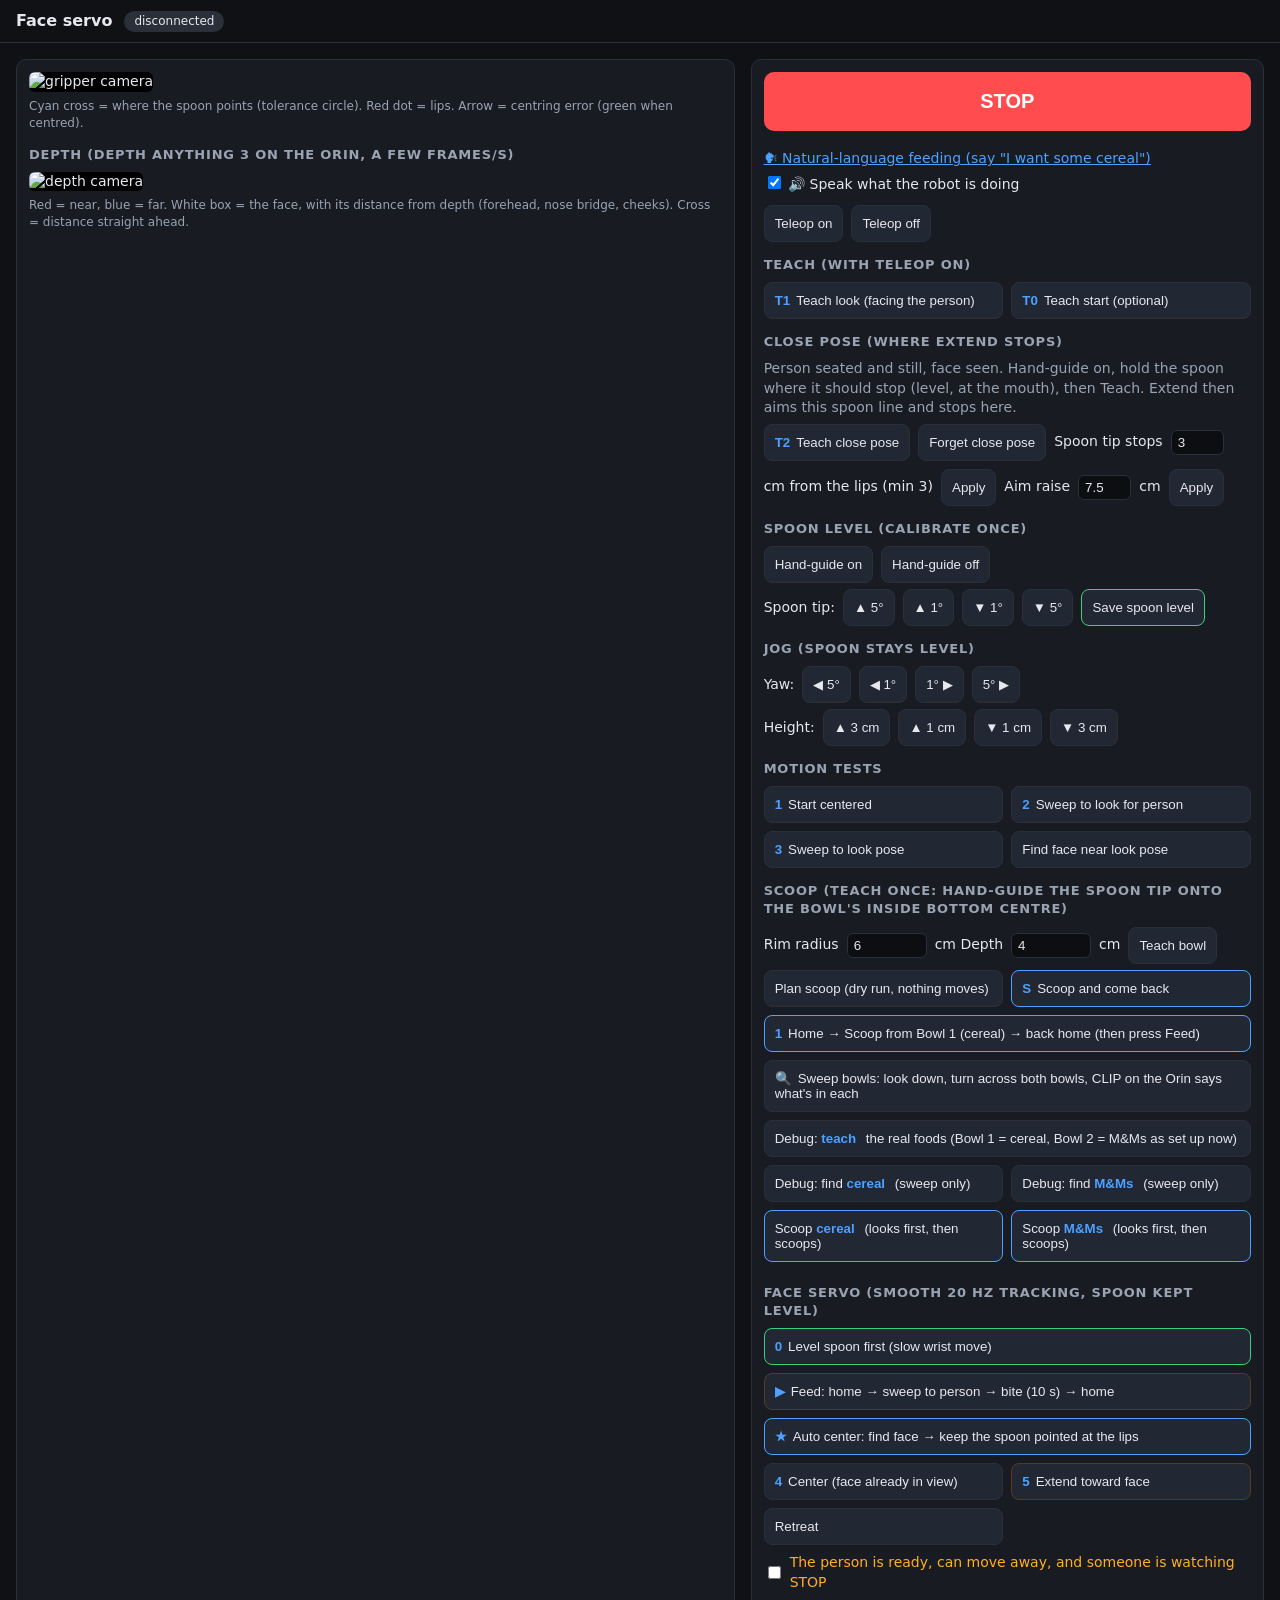
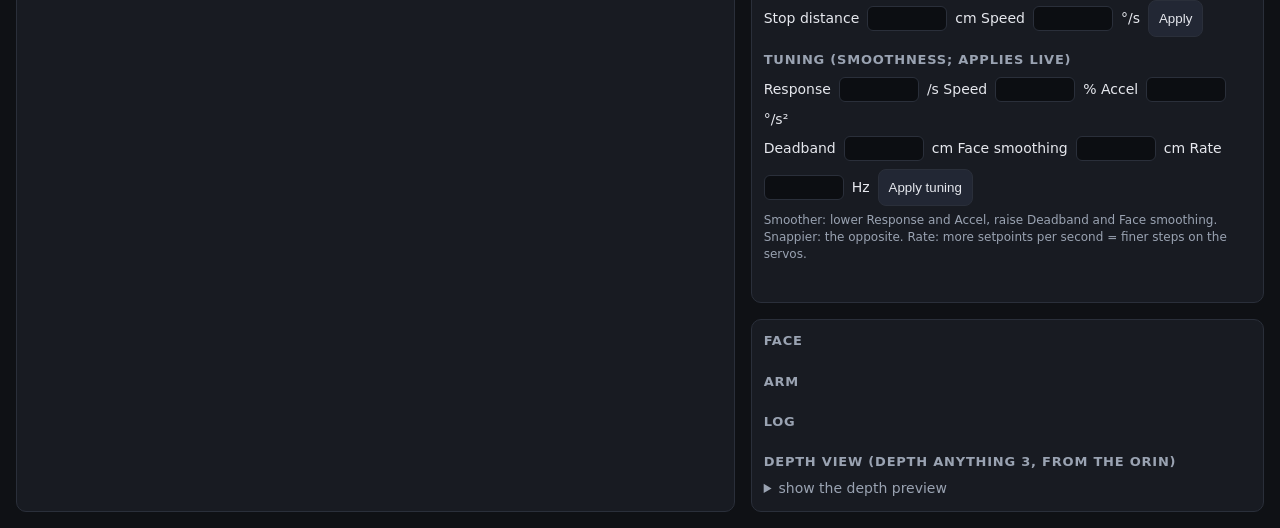
==== dashboard/static/index.html @ 76c3845c "Bowl ID: shape-based CLIP prompts (rings with holes vs smooth shiny lentils) + 'other' class for tab" ====
<!doctype html>
<html lang="en">
<head>
<meta charset="utf-8">
<meta name="viewport" content="width=device-width, initial-scale=1">
<title>Face Servo Dashboard</title>
<style>
  :root { --bg:#0f1115; --panel:#181b22; --line:#2a2f3a; --text:#e6e8ee; --dim:#9aa3b2;
          --accent:#4ea1ff; --ok:#3ccf7a; --warn:#ffb020; --bad:#ff4d4f; }
  * { box-sizing: border-box; }
  body { margin:0; background:var(--bg); color:var(--text); font:14px/1.4 -apple-system, system-ui, sans-serif; }
  header { display:flex; align-items:center; gap:12px; padding:10px 16px; border-bottom:1px solid var(--line); }
  header h1 { font-size:16px; margin:0; font-weight:600; }
  .pill { padding:2px 10px; border-radius:999px; background:var(--line); font-size:12px; }
  .pill.busy { background:var(--warn); color:#000; } .pill.done { background:var(--ok); color:#000; }
  main { display:grid; grid-template-columns: minmax(0, 1.4fr) minmax(320px, 1fr); gap:16px; padding:16px; }
  @media (max-width: 900px) { main { grid-template-columns: 1fr; } }
  .card { background:var(--panel); border:1px solid var(--line); border-radius:10px; padding:12px; }
  .video img { width:100%; border-radius:6px; background:#000; aspect-ratio: 4/3; object-fit: contain; }
  #stop { width:100%; padding:18px; font-size:20px; font-weight:700; background:var(--bad); color:#fff;
          border:0; border-radius:10px; cursor:pointer; margin-bottom:12px; }
  #stop:active { transform: scale(0.99); }
  .steps { display:grid; grid-template-columns: 1fr 1fr; gap:8px; }
  button.step { padding:10px; border-radius:8px; border:1px solid var(--line); background:#222734; color:var(--text);
                cursor:pointer; text-align:left; }
  button.step:hover { border-color:var(--accent); }
  button.step b { color:var(--accent); margin-right:6px; }
  button.step.danger { border-color:#5a3a1a; }
  button:disabled { opacity:.45; cursor:not-allowed; }
  h2 { font-size:13px; text-transform:uppercase; letter-spacing:.06em; color:var(--dim); margin:14px 0 8px; }
  table { width:100%; border-collapse:collapse; font-variant-numeric: tabular-nums; }
  td { padding:3px 0; border-bottom:1px solid var(--line); vertical-align:top; }
  td:first-child { color:var(--dim); width:44%; }
  .row { display:flex; gap:8px; align-items:center; flex-wrap:wrap; }
  input[type=number] { width:80px; background:#0c0e12; color:var(--text); border:1px solid var(--line); border-radius:6px; padding:4px 6px; }
  label.chk { display:flex; gap:6px; align-items:center; color:var(--warn); margin:8px 0; }
  #log { max-height:220px; overflow:auto; font:12px ui-monospace, monospace; }
  #log div { padding:2px 0; border-bottom:1px solid #1f232c; }
  #msg { min-height:20px; color:var(--warn); margin-top:8px; }
</style>
</head>
<body>
<header>
  <h1>Face servo</h1>
  <span id="mode" class="pill">connecting…</span>
  <span id="reason" style="color:var(--dim)"></span>
  <span style="margin-left:auto;color:var(--dim)" id="fps"></span>
</header>
<main>
  <section class="card video">
    <img id="cam" alt="gripper camera">
    <div style="color:var(--dim);font-size:12px;margin-top:6px">
      Cyan cross = where the spoon points (tolerance circle). Red dot = lips. Arrow = centring error (green when centred).
    </div>
    <h2>Depth (Depth Anything 3 on the Orin, a few frames/s)</h2>
    <img id="depthcam" alt="depth camera" style="width:100%;border-radius:6px;background:#000;aspect-ratio:4/3;object-fit:contain">
    <div style="color:var(--dim);font-size:12px;margin-top:6px">
      Red = near, blue = far. White box = the face, with its distance from depth (forehead, nose bridge, cheeks).
      Cross = distance straight ahead.
    </div>
  </section>
  <section>
    <div class="card">
      <button id="stop">STOP</button>
      <a id="langlink" style="display:block;margin:6px 0 4px;color:var(--accent)" href="#">🗣 Natural-language feeding (say "I want some cereal")</a>
      <label style="display:block;margin:0 0 10px"><input type="checkbox" id="speak" checked> 🔊 Speak what the robot is doing</label>
      <div class="row" style="margin-bottom:8px">
        <button class="step" data-a="teleop_start">Teleop on</button>
        <button class="step" data-a="teleop_stop">Teleop off</button>
      </div>
      <h2>Teach (with teleop on)</h2>
      <div class="steps">
        <button class="step" data-a="teach_look"><b>T1</b>Teach look (facing the person)</button>
        <button class="step" data-a="teach_home"><b>T0</b>Teach start (optional)</button>
      </div>
      <h2>Close pose (where Extend stops)</h2>
      <div style="color:var(--dim);margin-bottom:6px">Person seated and still, face seen. Hand-guide on, hold the spoon
        where it should stop (level, at the mouth), then Teach. Extend then aims this spoon line and stops here.</div>
      <div class="row" style="margin-bottom:8px">
        <button class="step" data-a="teach_close"><b>T2</b>Teach close pose</button>
        <button class="step" data-a="forget_close">Forget close pose</button>
        Spoon tip stops <input id="closemargin" type="number" min="3" max="20" step="0.5" value="3" style="width:4em"> cm from the lips (min 3)
        <button class="step" id="applymargin">Apply</button>
        Aim raise <input id="aimraise" type="number" min="-5" max="12" step="0.5" value="7.5" style="width:4em"> cm
        <button class="step" id="applyraise">Apply</button>
      </div>
      <h2>Spoon level (calibrate once)</h2>
      <div class="row" style="margin-bottom:6px">
        <button class="step" data-a="hand_guide_on">Hand-guide on</button>
        <button class="step" data-a="hand_guide_off">Hand-guide off</button>
        <span id="lvl" style="color:var(--dim)"></span>
      </div>
      <div class="row" style="margin-bottom:6px">
        Spoon tip:
        <button class="step nudge" data-deg="5">▲ 5°</button>
        <button class="step nudge" data-deg="1">▲ 1°</button>
        <button class="step nudge" data-deg="-1">▼ 1°</button>
        <button class="step nudge" data-deg="-5">▼ 5°</button>
        <button class="step" data-a="save_level" style="border-color: var(--ok)">Save spoon level</button>
      </div>
      <h2>Jog (spoon stays level)</h2>
      <div class="row" style="margin-bottom:6px">
        Yaw:
        <button class="step jog" data-yaw="-5">◀ 5°</button>
        <button class="step jog" data-yaw="-1">◀ 1°</button>
        <button class="step jog" data-yaw="1">1° ▶</button>
        <button class="step jog" data-yaw="5">5° ▶</button>
      </div>
      <div class="row" style="margin-bottom:6px">
        Height:
        <button class="step jog" data-dz="3">▲ 3 cm</button>
        <button class="step jog" data-dz="1">▲ 1 cm</button>
        <button class="step jog" data-dz="-1">▼ 1 cm</button>
        <button class="step jog" data-dz="-3">▼ 3 cm</button>
      </div>
      <h2>Motion tests</h2>
      <div class="steps">
        <button class="step" data-a="home"><b>1</b>Start centered</button>
        <button class="step" data-a="search"><b>2</b>Sweep to look for person</button>
        <button class="step" data-a="sweep"><b>3</b>Sweep to look pose</button>
        <button class="step" data-a="find_face">Find face near look pose</button>
      </div>
      <h2>Scoop (teach once: hand-guide the spoon tip onto the bowl's inside bottom centre)</h2>
      <div class="row" style="margin-bottom:6px">
        Rim radius <input type="number" id="b_rim" value="6" step="0.5" min="3" max="10"> cm
        Depth <input type="number" id="b_depth" value="4" step="0.5" min="1" max="8"> cm
        <button class="step" id="teach_bowl">Teach bowl</button>
      </div>
      <div class="steps">
        <button class="step" data-a="plan_scoop">Plan scoop (dry run, nothing moves)</button>
        <button class="step" data-a="scoop" style="border-color: var(--accent)"><b>S</b>Scoop and come back</button>
        <button class="step" data-a="home_scoop" style="grid-column: span 2; border-color: var(--accent)"><b>1</b>Home → Scoop from Bowl 1 (cereal) → back home (then press Feed)</button>
        <button class="step" data-a="sweep_bowls" style="grid-column: span 2"><b>🔍</b>Sweep bowls: look down, turn across both bowls, CLIP on the Orin says what's in each</button>
        <button class="step" id="teach_bowls" style="grid-column: span 2">Debug: <b>teach</b> the real foods (Bowl 1 = cereal, Bowl 2 = M&amp;Ms as set up now)</button>
        <button class="step" id="find_cereal">Debug: find <b>cereal</b> (sweep only)</button>
        <button class="step" id="find_mms">Debug: find <b>M&amp;Ms</b> (sweep only)</button>
        <button class="step" id="scoop_cereal" style="border-color: var(--accent)">Scoop <b>cereal</b> (looks first, then scoops)</button>
        <button class="step" id="scoop_mms" style="border-color: var(--accent)">Scoop <b>M&amp;Ms</b> (looks first, then scoops)</button>
        <div id="bowlsinfo" style="grid-column: span 2; color:var(--dim); font-size:12px"></div>
      </div>
      <div id="scoopinfo" style="color:var(--dim);font-size:12px;margin-bottom:6px"></div>
      <h2>Face servo (smooth 20 Hz tracking, spoon kept level)</h2>
      <div class="steps">
        <button class="step" data-a="level_spoon" style="grid-column: span 2; border-color: var(--ok)"><b>0</b>Level spoon first (slow wrist move)</button>
        <button class="step danger" data-a="feed" id="feed" style="grid-column: span 2"><b>▶</b>Feed: home → sweep to person → bite (10 s) → home</button>
        <button class="step" data-a="auto_center" style="grid-column: span 2; border-color: var(--accent)"><b>★</b>Auto center: find face → keep the spoon pointed at the lips</button>
        <button class="step" data-a="center"><b>4</b>Center (face already in view)</button>
        <button class="step danger" data-a="extend" id="extend"><b>5</b>Extend toward face</button>
        <button class="step" data-a="retreat">Retreat</button>
      </div>
      <label class="chk"><input type="checkbox" id="consent"> The person is ready, can move away, and someone is watching STOP</label>
      <div class="row">
        Stop distance <input type="number" id="stopcm" min="3" step="1"> cm
        Speed <input type="number" id="speed" min="12" max="150" step="5"> °/s
        <button class="step" id="apply">Apply</button>
      </div>
      <h2>Tuning (smoothness; applies live)</h2>
      <div class="row" style="margin-bottom:6px">
        Response <input type="number" id="t_gain" step="0.1" min="0.3" max="4"> /s
        Speed <input type="number" id="t_speed" step="5" min="5" max="150"> %
        Accel <input type="number" id="t_accel" step="20" min="10" max="800"> °/s²
      </div>
      <div class="row" style="margin-bottom:6px">
        Deadband <input type="number" id="t_dead" step="0.2" min="0.2" max="4"> cm
        Face smoothing <input type="number" id="t_smooth" step="0.2" min="0.2" max="5"> cm
        Rate <input type="number" id="t_rate" step="5" min="10" max="60"> Hz
        <button class="step" id="t_apply">Apply tuning</button>
      </div>
      <div style="color:var(--dim);font-size:12px">Smoother: lower Response and Accel, raise Deadband and Face smoothing.
        Snappier: the opposite. Rate: more setpoints per second = finer steps on the servos.</div>
      <div id="msg"></div>
    </div>
    <div class="card" style="margin-top:16px">
      <h2 style="margin-top:0">Face</h2><table id="face"></table>
      <h2>Arm</h2><table id="arm"></table>
      <h2>Log</h2><div id="log"></div>
      <h2>Depth view (Depth Anything 3, from the Orin)</h2>
      <details><summary style="cursor:pointer;color:var(--dim)">show the depth preview</summary>
        <iframe src="http://localhost:8766" style="width:100%;height:520px;border:1px solid var(--line);border-radius:6px;margin-top:8px;background:#000"></iframe>
        <div style="color:var(--dim);font-size:12px">The module's own page, tunnelled over the cable by run_mac.sh (port 8766).</div>
      </details>
    </div>
  </section>
</main>
<script>
const token = new URLSearchParams(location.search).get("token") || "";
document.getElementById("langlink").href = "/language.html?token=" + encodeURIComponent(token);
document.getElementById("cam").src = "/stream.mjpg?token=" + encodeURIComponent(token);
document.getElementById("depthcam").src = "/depth.mjpg?token=" + encodeURIComponent(token);
const $ = id => document.getElementById(id);
let paramsLoaded = false;

async function cmd(action, extra = {}) {
  $("msg").textContent = "";
  try {
    const r = await fetch("/api/cmd", { method: "POST", headers: { "Content-Type": "application/json", "X-Token": token },
                                        body: JSON.stringify({ action, ...extra }) });
    const j = await r.json();
    if (!j.ok) $("msg").textContent = j.error || "failed";
  } catch (e) { $("msg").textContent = "no connection to the dashboard server"; }
}

document.querySelectorAll("button[data-a]").forEach(b => b.onclick = () => {
  const a = b.dataset.a;
  if ((a === "extend" || a === "feed") && !$("consent").checked) { $("msg").textContent = "Tick the readiness box before Extend."; return; }
  cmd(a);
});
$("stop").onclick = () => cmd("stop");
document.querySelectorAll("button.nudge").forEach(b => b.onclick = () => cmd("nudge_spoon", { deg: parseFloat(b.dataset.deg) }));
document.querySelectorAll("button.jog").forEach(b => b.onclick = () => cmd("jog", {
  yaw_deg: parseFloat(b.dataset.yaw || 0), dz_cm: parseFloat(b.dataset.dz || 0) }));
document.addEventListener("keydown", e => { if (e.code === "Space" || e.code === "Escape") { e.preventDefault(); cmd("stop"); } });
$("teach_bowls").onclick = () => cmd("teach_bowls", { bowl1: "cereal", bowl2: "mms" });
$("find_cereal").onclick = () => cmd("find_food", { food: "cereal" });
$("find_mms").onclick = () => cmd("find_food", { food: "mms" });
$("scoop_cereal").onclick = () => cmd("scoop_food", { food: "cereal" });
// Narration: speak the session's new sentences (only ones newer than when the page opened)
let lastSpoken = null;
function speakNew(list) {
  if (!list || !list.length) return;
  const newest = list[list.length - 1].id;
  if (lastSpoken === null) { lastSpoken = newest; return; }
  for (const m of list) if (m.id > lastSpoken && $("speak").checked && window.speechSynthesis) {
    const u = new SpeechSynthesisUtterance(m.text); u.rate = 1.0; speechSynthesis.speak(u);
  }
  lastSpoken = Math.max(lastSpoken, newest);
}
$("scoop_mms").onclick = () => cmd("scoop_food", { food: "mms" });
$("teach_bowl").onclick = () => cmd("teach_bowl", { rim_radius_cm: $("b_rim").value, depth_cm: $("b_depth").value });
$("applyraise").onclick = () => cmd("set_params", { aim_raise_cm: $("aimraise").value });
$("applymargin").onclick = () => cmd("set_params", { close_margin: $("closemargin").value / 100 });
$("apply").onclick = () => cmd("set_params", { stop_tip_distance: $("stopcm").value / 100, joint_speed_degs: $("speed").value });
$("t_apply").onclick = () => cmd("set_tuning", { gain: $("t_gain").value, speed_pct: $("t_speed").value, accel: $("t_accel").value,
  deadband_cm: $("t_dead").value, smoothing_cm: $("t_smooth").value, rate_hz: $("t_rate").value });
let tuningLoaded = false;

function rows(el, obj) {
  el.innerHTML = Object.entries(obj).map(([k, v]) =>
    `<tr><td>${k}</td><td>${Array.isArray(v) ? v.join(", ") : (v === null || v === undefined ? "—" : v)}</td></tr>`).join("");
}

async function poll() {
  try {
    const r = await fetch("/api/state", { headers: { "X-Token": token } });
    const s = await r.json();
    $("mode").textContent = s.mode;
    $("mode").className = "pill " + (s.mode === "idle" ? "" : s.mode === "done" ? "done" : "busy");
    $("reason").textContent = s.reason;
    $("fps").textContent = s.fps + " fps";
    const f = s.face || {};
    rows($("face"), {
      "lips error (px)": f.error_px, "camera → lips": f.camera_distance_cm != null ? f.camera_distance_cm + " cm" : null,
      "spoon tip → lips": f.tip_distance_cm != null ? f.tip_distance_cm + " cm" : null,
      "facing camera": f.frontalness, "mouth": f.open == null ? null : (f.open ? "open" : "closed") + ` (${f.open_ratio})`,
      "head speed": f.speed_cm_s != null ? f.speed_cm_s + " cm/s" : null, "fix age": f.age_s != null ? f.age_s + " s" : null,
      "mouth (base, mm)": f.position_mm,
      "distance from depth": s.depth && s.depth.depth_cm != null ? s.depth.depth_cm + " cm (eye-span guess " + s.depth.eye_span_estimate_cm + " cm)" : null,
      "depth calibration": s.depth ? s.depth.status + " · eye span " + s.depth.eye_span_mm + " mm (" + s.depth.samples + " samples)" : null,
    });
    rows($("arm"), {
      "joints (deg)": s.joints, "start pose": s.taught.home || "look with pan 0", "look pose": s.taught.look,
      "lips off the spoon line": s.track ? s.track.miss_cm + " cm (side " + s.track.lateral_cm + ", up " + s.track.vertical_cm + ")"
        : (s.servo && s.servo.miss_cm != null ? s.servo.miss_cm + " cm" : null),
      "sag correction (deg)": s.track && s.track.sag_deg ? s.track.sag_deg.slice(0, 4).join(" / ") + " (pan/lift/elbow/flex)" : null,
      "spoon tilt (level = 0)": s.track ? s.track.tilt_deg + "°" + (s.track.tip_up_allowed ? " (tip-up allowed: lips high)" : "") : (s.servo && s.servo.spoon_tilt_deg != null ? s.servo.spoon_tilt_deg + "°" : null),
      "spoon tip → lips (servo)": s.servo ? s.servo.tip_distance_cm + " cm" : null,
      "extended": s.servo ? s.servo.travelled_cm + " cm" : null,
      "planner": s.planner ? (s.planner.failures_in_a_row ? s.planner.failures_in_a_row + " failed: " + s.planner.last_error : "ok") : null,
      "stop distance": s.taught.close ? "spoon tip " + s.taught.close_margin_cm + " cm from the lips (spoon 13.3 cm, aim line taught)"
        : s.params.stop_tip_distance_cm + " cm (floor " + s.params.floor_cm + ")",
      "speed cap": s.params.joint_speed_degs + " °/s",
    });
    document.querySelectorAll('[data-a="extend"], [data-a="feed"], #consent, label.chk').forEach(el =>
      el.style.display = s.allow_extend ? "" : "none");
    if (!tuningLoaded && s.tuning) {
      const t = s.tuning; $("t_gain").value = t.gain; $("t_speed").value = t.speed_pct; $("t_accel").value = t.accel;
      $("t_dead").value = t.deadband_cm; $("t_smooth").value = t.smoothing_cm; $("t_rate").value = t.rate_hz; tuningLoaded = true;
    }
    if (!paramsLoaded) { $("stopcm").value = s.params.stop_tip_distance_cm; $("speed").value = s.params.joint_speed_degs; paramsLoaded = true; }
    const L = s.level || {};
    $("lvl").textContent = (L.hand_guide ? "HAND-GUIDE ON · " : "") + "spoon tilt now " +
      (L.spoon_tilt_now_deg == null ? "?" : L.spoon_tilt_now_deg + "°") +
      (L.saved_tool_pitch_deg == null ? " (not calibrated: tool level = 0°)" : " (calibrated: level at tool pitch " + L.saved_tool_pitch_deg + "°)");
    speakNew(s.speech);
    const BS = s.bowls_seen;
    $("bowlsinfo").textContent = BS ? "seen " + BS.t.slice(11, 16) + ": " + BS.bowls.map(x => x.bowl_id + " = " +
      (x.label || "?") + " (" + Math.max(...Object.values(x.scores)).toFixed(2) + ")").join(", ") +
      " · CLIP on the Orin " + BS.device + " " + BS.ms + " ms" : "bowls not identified yet (fixed: bowl1 = cereal, bowl2 = M&Ms)";
    const B = s.bowl, P = s.scoop;
    $("scoopinfo").textContent = (B ? "bowl: bottom at " + B.bottom_mm.join(", ") + " mm, rim radius " + B.rim_radius_mm / 10 +
      " cm, depth " + B.depth_mm / 10 + " cm" : "no bowl taught: using the Viam scene's bowl-right") + (P ? " · last plan: " + (P.ok ? "OK, spoon tipped " +
      P.dip_deg + "°, " + P.duration_s + " s" : P.reason) : "");
    $("log").innerHTML = s.log.map(e => `<div>${e.t} <b>${e.kind}</b> ${e.msg}</div>`).join("");
  } catch (e) { $("mode").textContent = "disconnected"; }
  setTimeout(poll, 300);
}
poll();
</script>
</body>
</html>
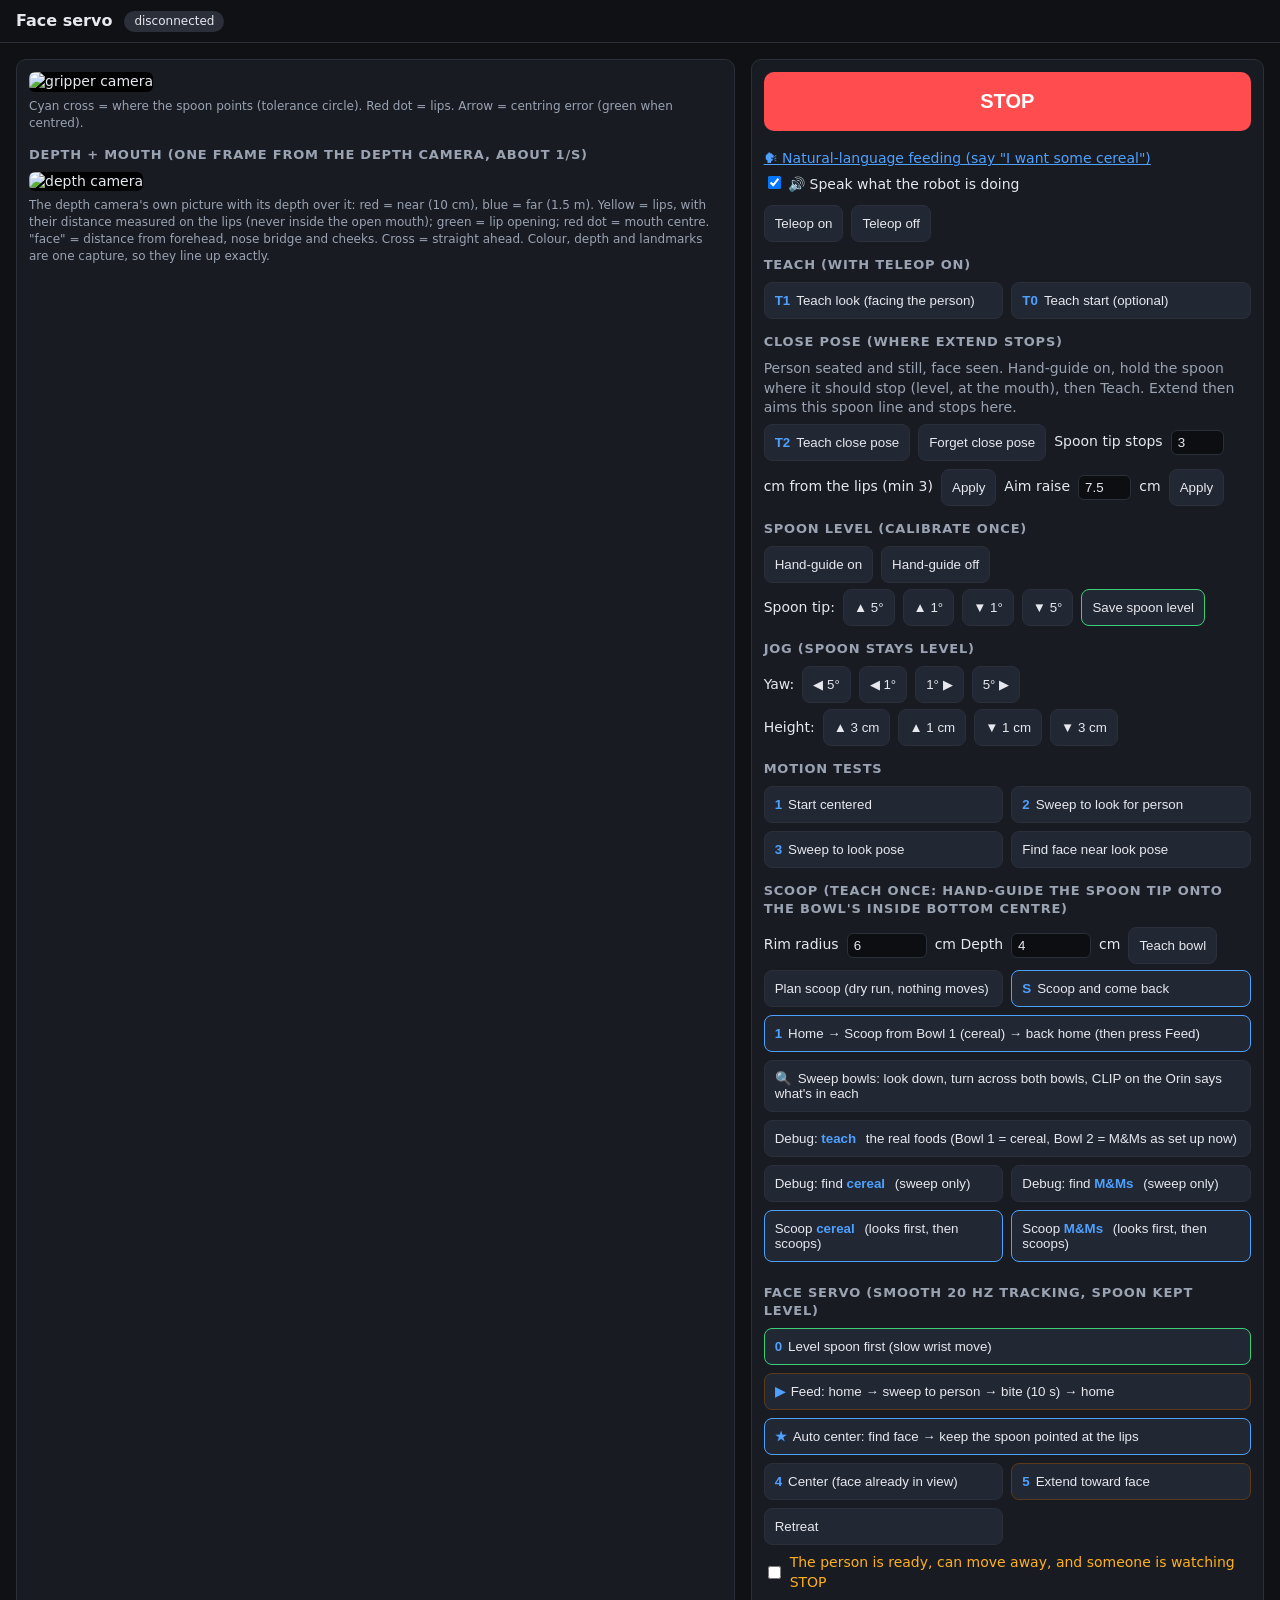
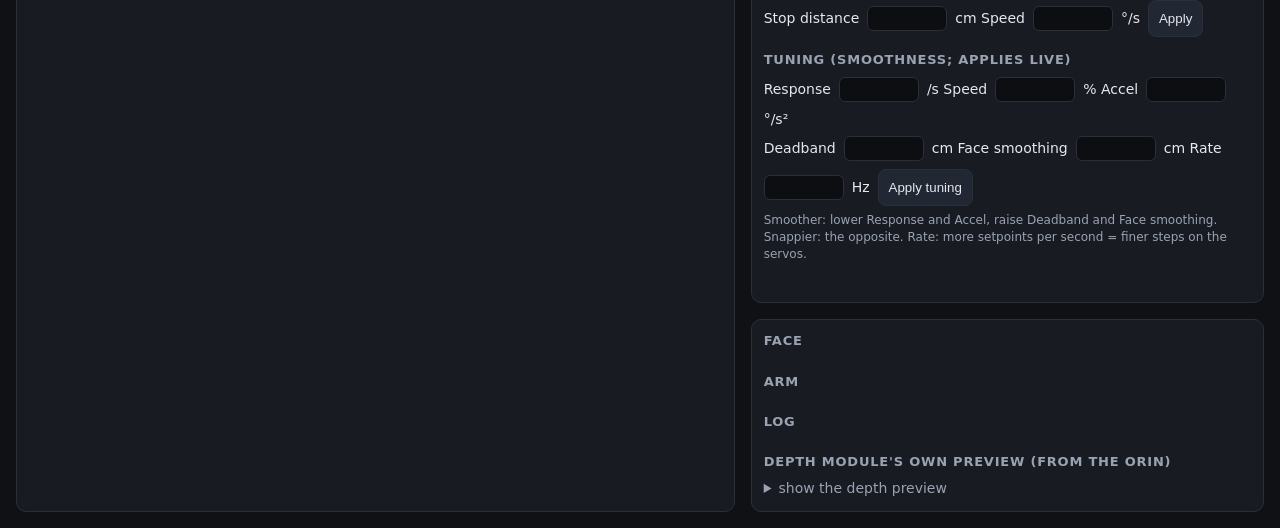
==== commit 6912381f: "Dashboard: depth and the mouth in one frame The depth view now blends the depth (near = red at 10 cm" ====
--- a/dashboard/static/index.html
+++ b/dashboard/static/index.html
@@ -52,11 +52,13 @@
     <div style="color:var(--dim);font-size:12px;margin-top:6px">
       Cyan cross = where the spoon points (tolerance circle). Red dot = lips. Arrow = centring error (green when centred).
     </div>
-    <h2>Depth (Depth Anything 3 on the Orin, a few frames/s)</h2>
+    <h2>Depth + mouth (one frame from the depth camera, about 1/s)</h2>
     <img id="depthcam" alt="depth camera" style="width:100%;border-radius:6px;background:#000;aspect-ratio:4/3;object-fit:contain">
     <div style="color:var(--dim);font-size:12px;margin-top:6px">
-      Red = near, blue = far. White box = the face, with its distance from depth (forehead, nose bridge, cheeks).
-      Cross = distance straight ahead.
+      The depth camera's own picture with its depth over it: red = near (10 cm), blue = far (1.5 m).
+      Yellow = lips, with their distance measured on the lips (never inside the open mouth); green = lip opening;
+      red dot = mouth centre. "face" = distance from forehead, nose bridge and cheeks. Cross = straight ahead.
+      Colour, depth and landmarks are one capture, so they line up exactly.
     </div>
   </section>
   <section>
@@ -174,7 +176,7 @@
       <h2 style="margin-top:0">Face</h2><table id="face"></table>
       <h2>Arm</h2><table id="arm"></table>
       <h2>Log</h2><div id="log"></div>
-      <h2>Depth view (Depth Anything 3, from the Orin)</h2>
+      <h2>Depth module's own preview (from the Orin)</h2>
       <details><summary style="cursor:pointer;color:var(--dim)">show the depth preview</summary>
         <iframe src="http://localhost:8766" style="width:100%;height:520px;border:1px solid var(--line);border-radius:6px;margin-top:8px;background:#000"></iframe>
         <div style="color:var(--dim);font-size:12px">The module's own page, tunnelled over the cable by run_mac.sh (port 8766).</div>
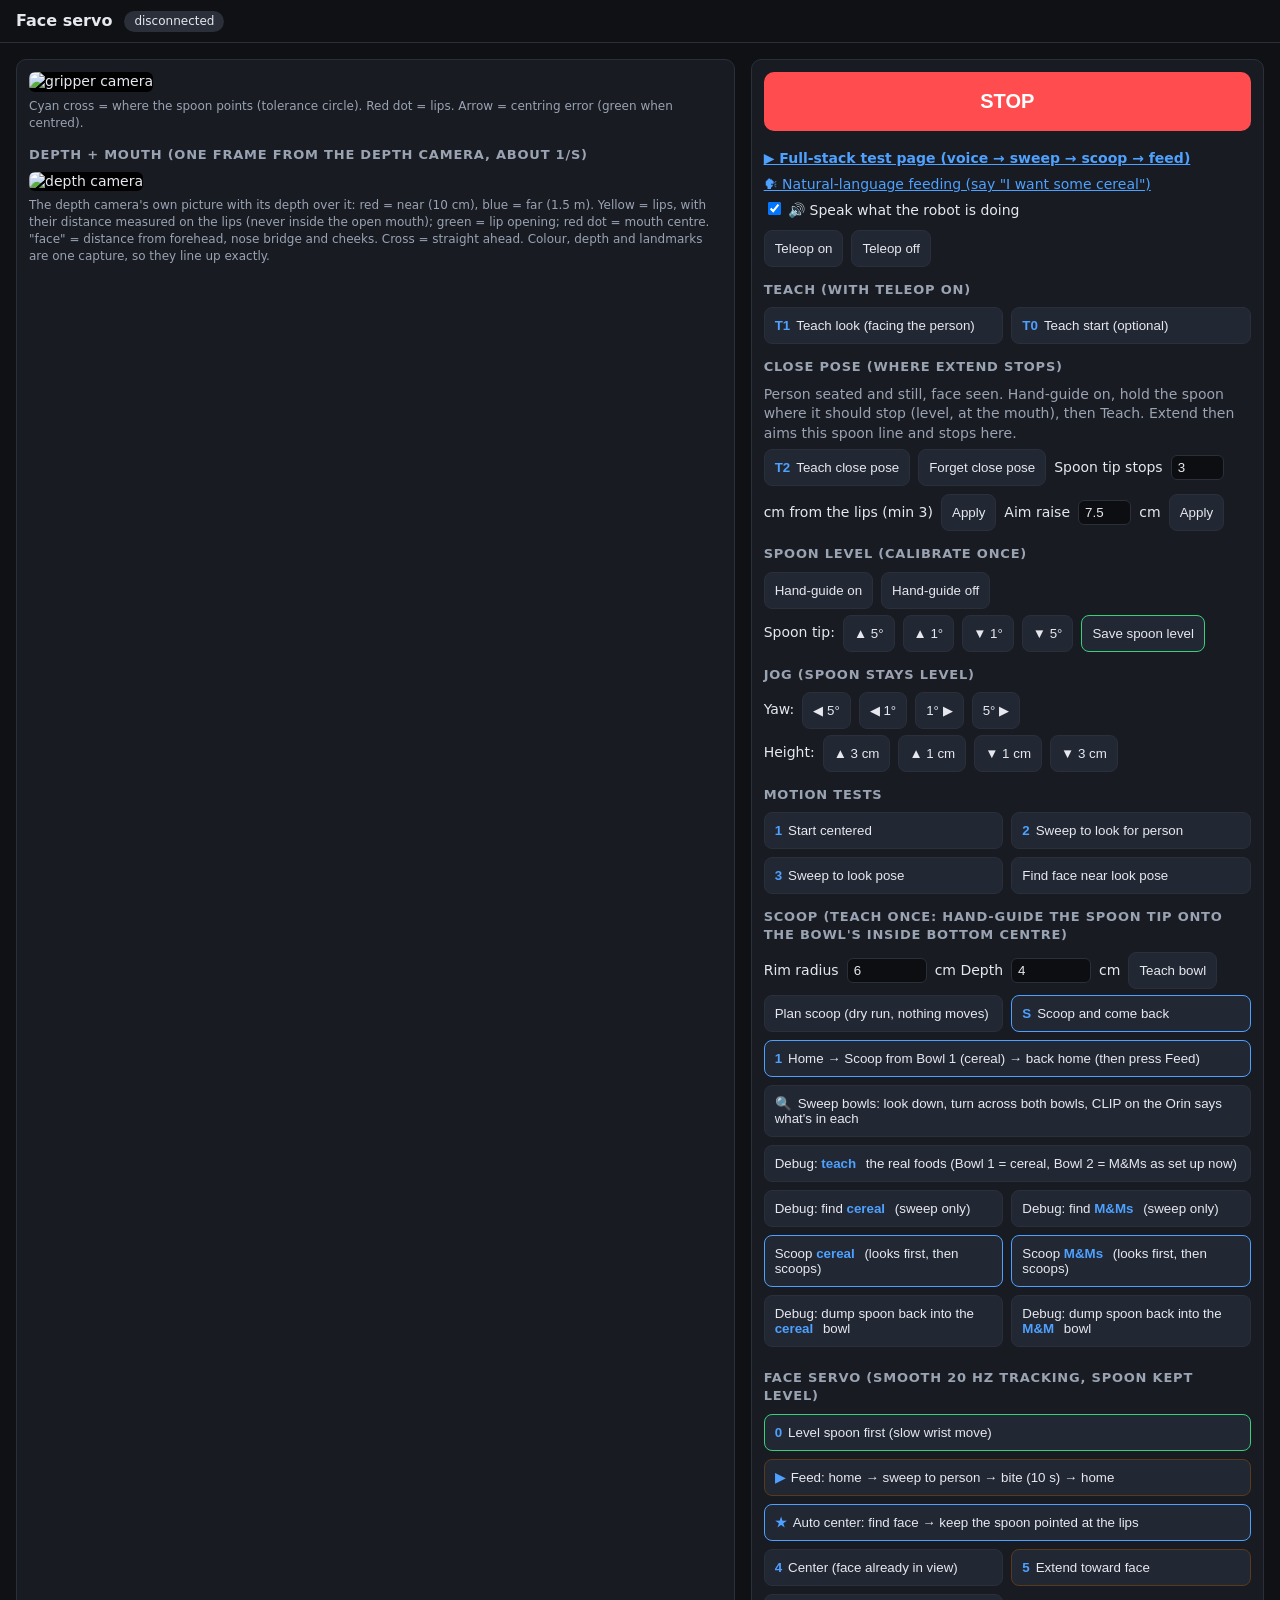
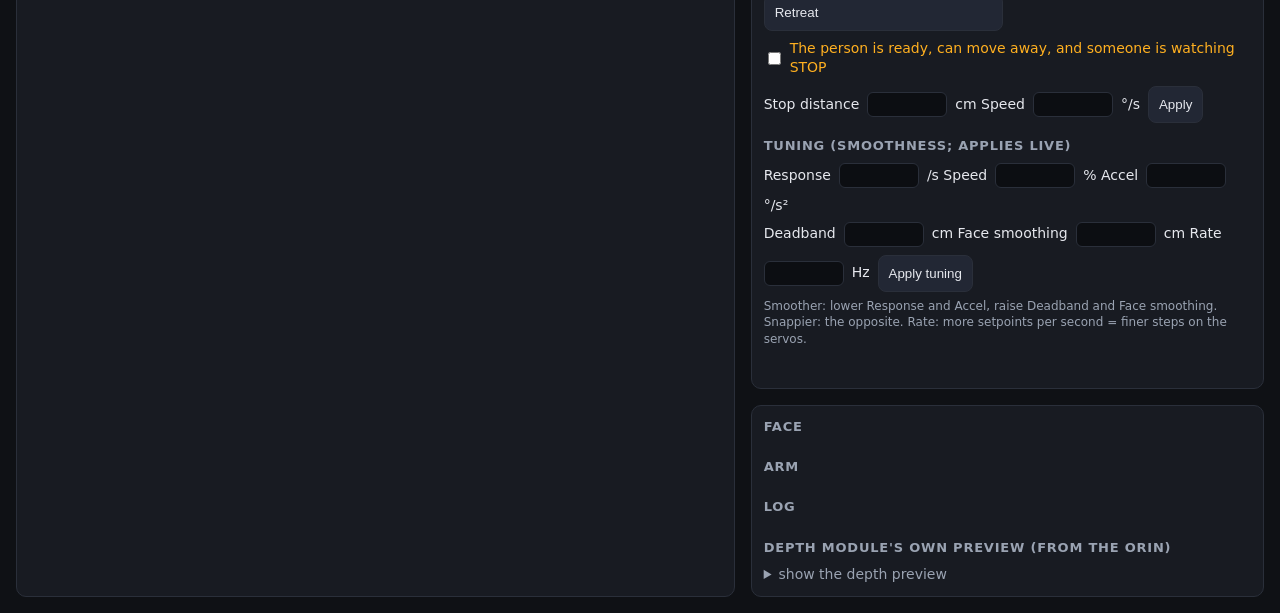
==== commit 0958c191: "Merge remote-tracking branch 'origin/main'" ====
--- a/dashboard/static/index.html
+++ b/dashboard/static/index.html
@@ -64,6 +64,7 @@
   <section>
     <div class="card">
       <button id="stop">STOP</button>
+      <a id="testlink" style="display:block;margin:6px 0 4px;color:var(--accent);font-weight:700" href="#">▶ Full-stack test page (voice → sweep → scoop → feed)</a>
       <a id="langlink" style="display:block;margin:6px 0 4px;color:var(--accent)" href="#">🗣 Natural-language feeding (say "I want some cereal")</a>
       <label style="display:block;margin:0 0 10px"><input type="checkbox" id="speak" checked> 🔊 Speak what the robot is doing</label>
       <div class="row" style="margin-bottom:8px">
@@ -138,6 +139,8 @@
         <button class="step" id="find_mms">Debug: find <b>M&amp;Ms</b> (sweep only)</button>
         <button class="step" id="scoop_cereal" style="border-color: var(--accent)">Scoop <b>cereal</b> (looks first, then scoops)</button>
         <button class="step" id="scoop_mms" style="border-color: var(--accent)">Scoop <b>M&amp;Ms</b> (looks first, then scoops)</button>
+        <button class="step" id="dump_cereal">Debug: dump spoon back into the <b>cereal</b> bowl</button>
+        <button class="step" id="dump_mms">Debug: dump spoon back into the <b>M&amp;M</b> bowl</button>
         <div id="bowlsinfo" style="grid-column: span 2; color:var(--dim); font-size:12px"></div>
       </div>
       <div id="scoopinfo" style="color:var(--dim);font-size:12px;margin-bottom:6px"></div>
@@ -187,6 +190,7 @@
 <script>
 const token = new URLSearchParams(location.search).get("token") || "";
 document.getElementById("langlink").href = "/language.html?token=" + encodeURIComponent(token);
+document.getElementById("testlink").href = "/test?token=" + encodeURIComponent(token);
 document.getElementById("cam").src = "/stream.mjpg?token=" + encodeURIComponent(token);
 document.getElementById("depthcam").src = "/depth.mjpg?token=" + encodeURIComponent(token);
 const $ = id => document.getElementById(id);
@@ -215,6 +219,8 @@
 $("teach_bowls").onclick = () => cmd("teach_bowls", { bowl1: "cereal", bowl2: "mms" });
 $("find_cereal").onclick = () => cmd("find_food", { food: "cereal" });
 $("find_mms").onclick = () => cmd("find_food", { food: "mms" });
+$("dump_cereal").onclick = () => cmd("dump", { food: "cereal" });
+$("dump_mms").onclick = () => cmd("dump", { food: "mms" });
 $("scoop_cereal").onclick = () => cmd("scoop_food", { food: "cereal" });
 // Narration: speak the session's new sentences (only ones newer than when the page opened)
 let lastSpoken = null;
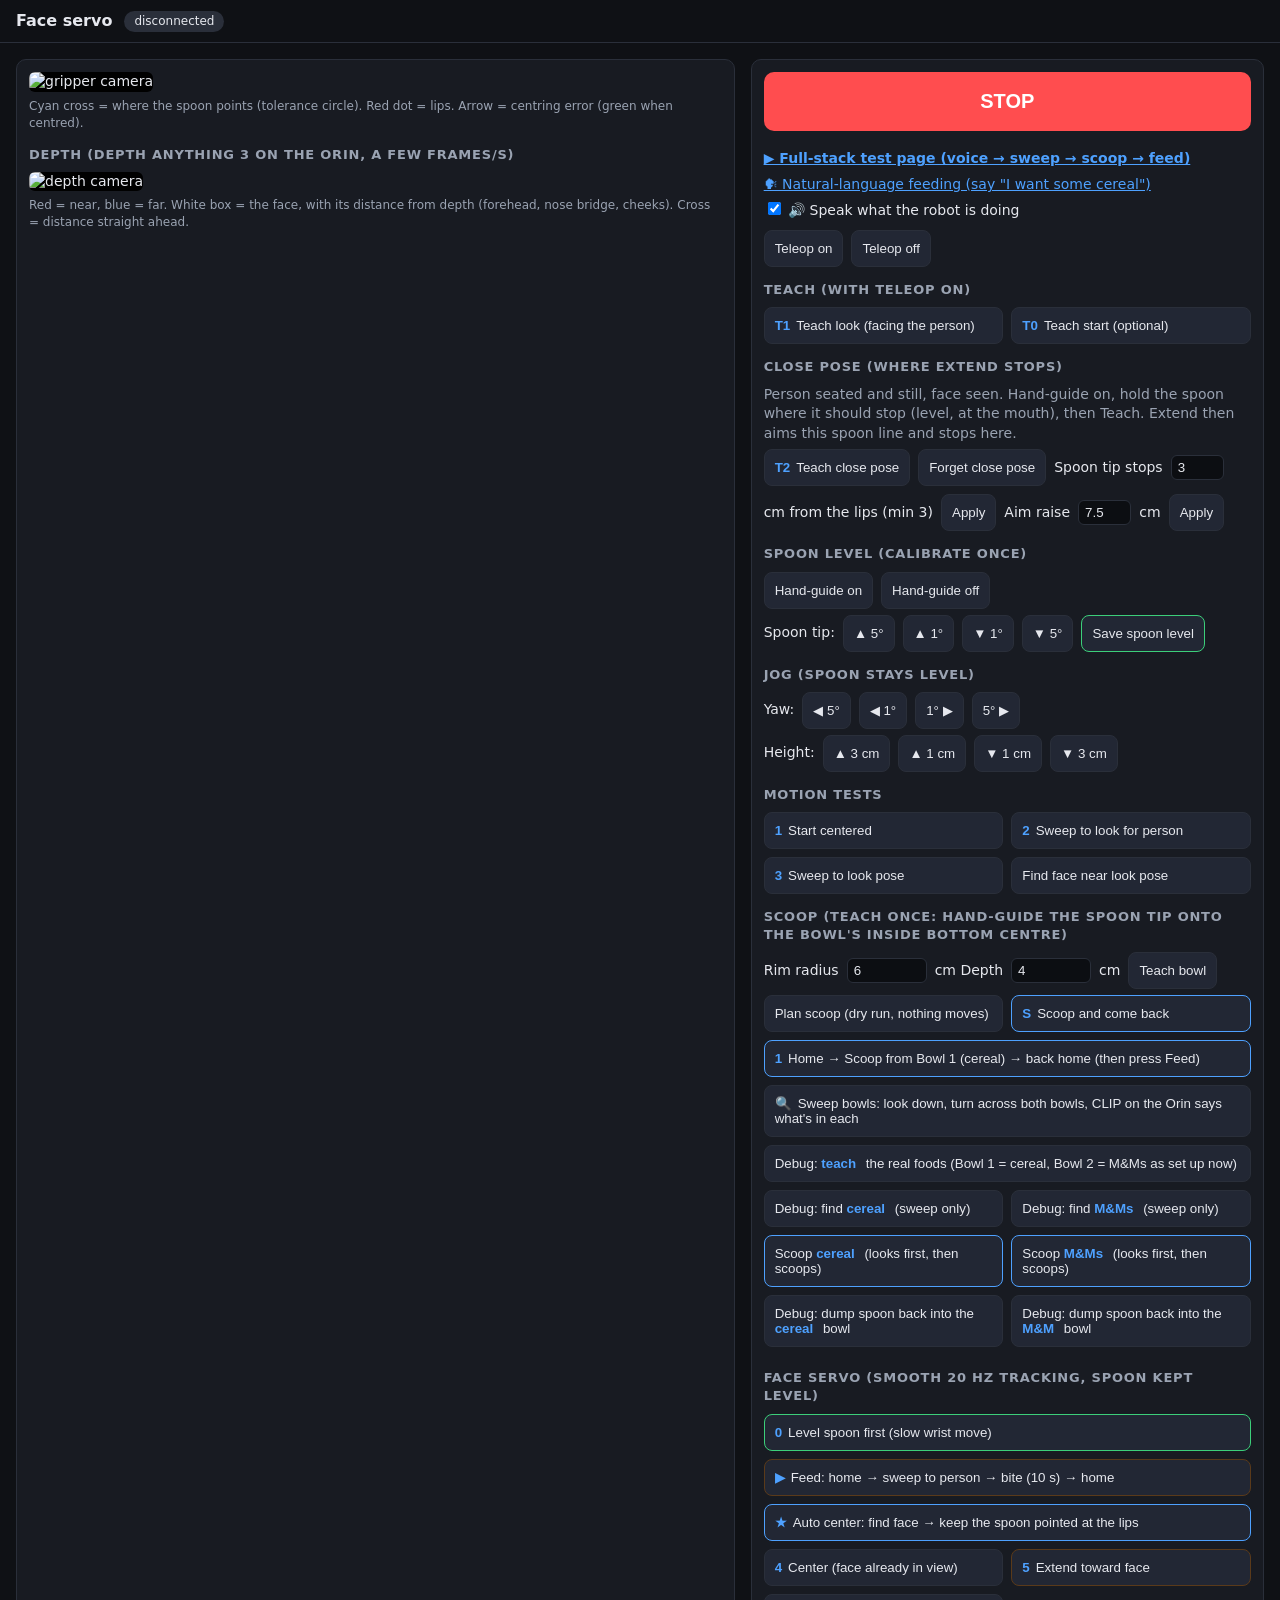
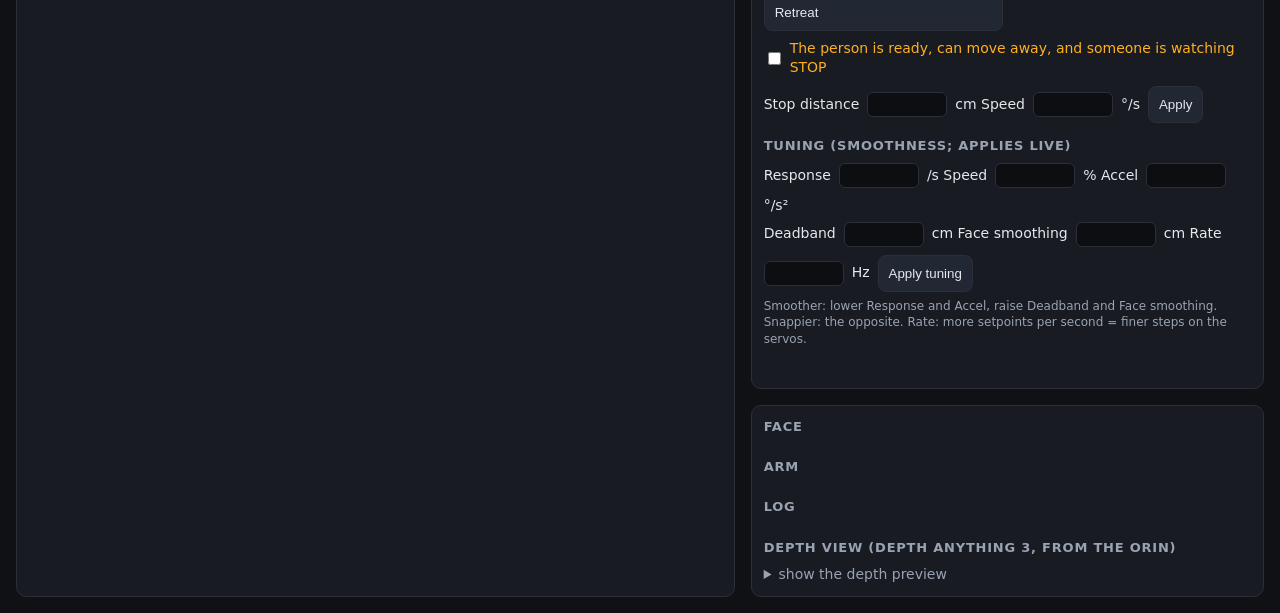
==== commit 3033fc77: "Full-stack voice test page (Ultraviolet), dump-back debug, sturdier bowl detection - /test: Ultravio" ====
--- a/dashboard/static/index.html
+++ b/dashboard/static/index.html
@@ -52,13 +52,11 @@
     <div style="color:var(--dim);font-size:12px;margin-top:6px">
       Cyan cross = where the spoon points (tolerance circle). Red dot = lips. Arrow = centring error (green when centred).
     </div>
-    <h2>Depth + mouth (one frame from the depth camera, about 1/s)</h2>
+    <h2>Depth (Depth Anything 3 on the Orin, a few frames/s)</h2>
     <img id="depthcam" alt="depth camera" style="width:100%;border-radius:6px;background:#000;aspect-ratio:4/3;object-fit:contain">
     <div style="color:var(--dim);font-size:12px;margin-top:6px">
-      The depth camera's own picture with its depth over it: red = near (10 cm), blue = far (1.5 m).
-      Yellow = lips, with their distance measured on the lips (never inside the open mouth); green = lip opening;
-      red dot = mouth centre. "face" = distance from forehead, nose bridge and cheeks. Cross = straight ahead.
-      Colour, depth and landmarks are one capture, so they line up exactly.
+      Red = near, blue = far. White box = the face, with its distance from depth (forehead, nose bridge, cheeks).
+      Cross = distance straight ahead.
     </div>
   </section>
   <section>
@@ -179,7 +177,7 @@
       <h2 style="margin-top:0">Face</h2><table id="face"></table>
       <h2>Arm</h2><table id="arm"></table>
       <h2>Log</h2><div id="log"></div>
-      <h2>Depth module's own preview (from the Orin)</h2>
+      <h2>Depth view (Depth Anything 3, from the Orin)</h2>
       <details><summary style="cursor:pointer;color:var(--dim)">show the depth preview</summary>
         <iframe src="http://localhost:8766" style="width:100%;height:520px;border:1px solid var(--line);border-radius:6px;margin-top:8px;background:#000"></iframe>
         <div style="color:var(--dim);font-size:12px">The module's own page, tunnelled over the cable by run_mac.sh (port 8766).</div>
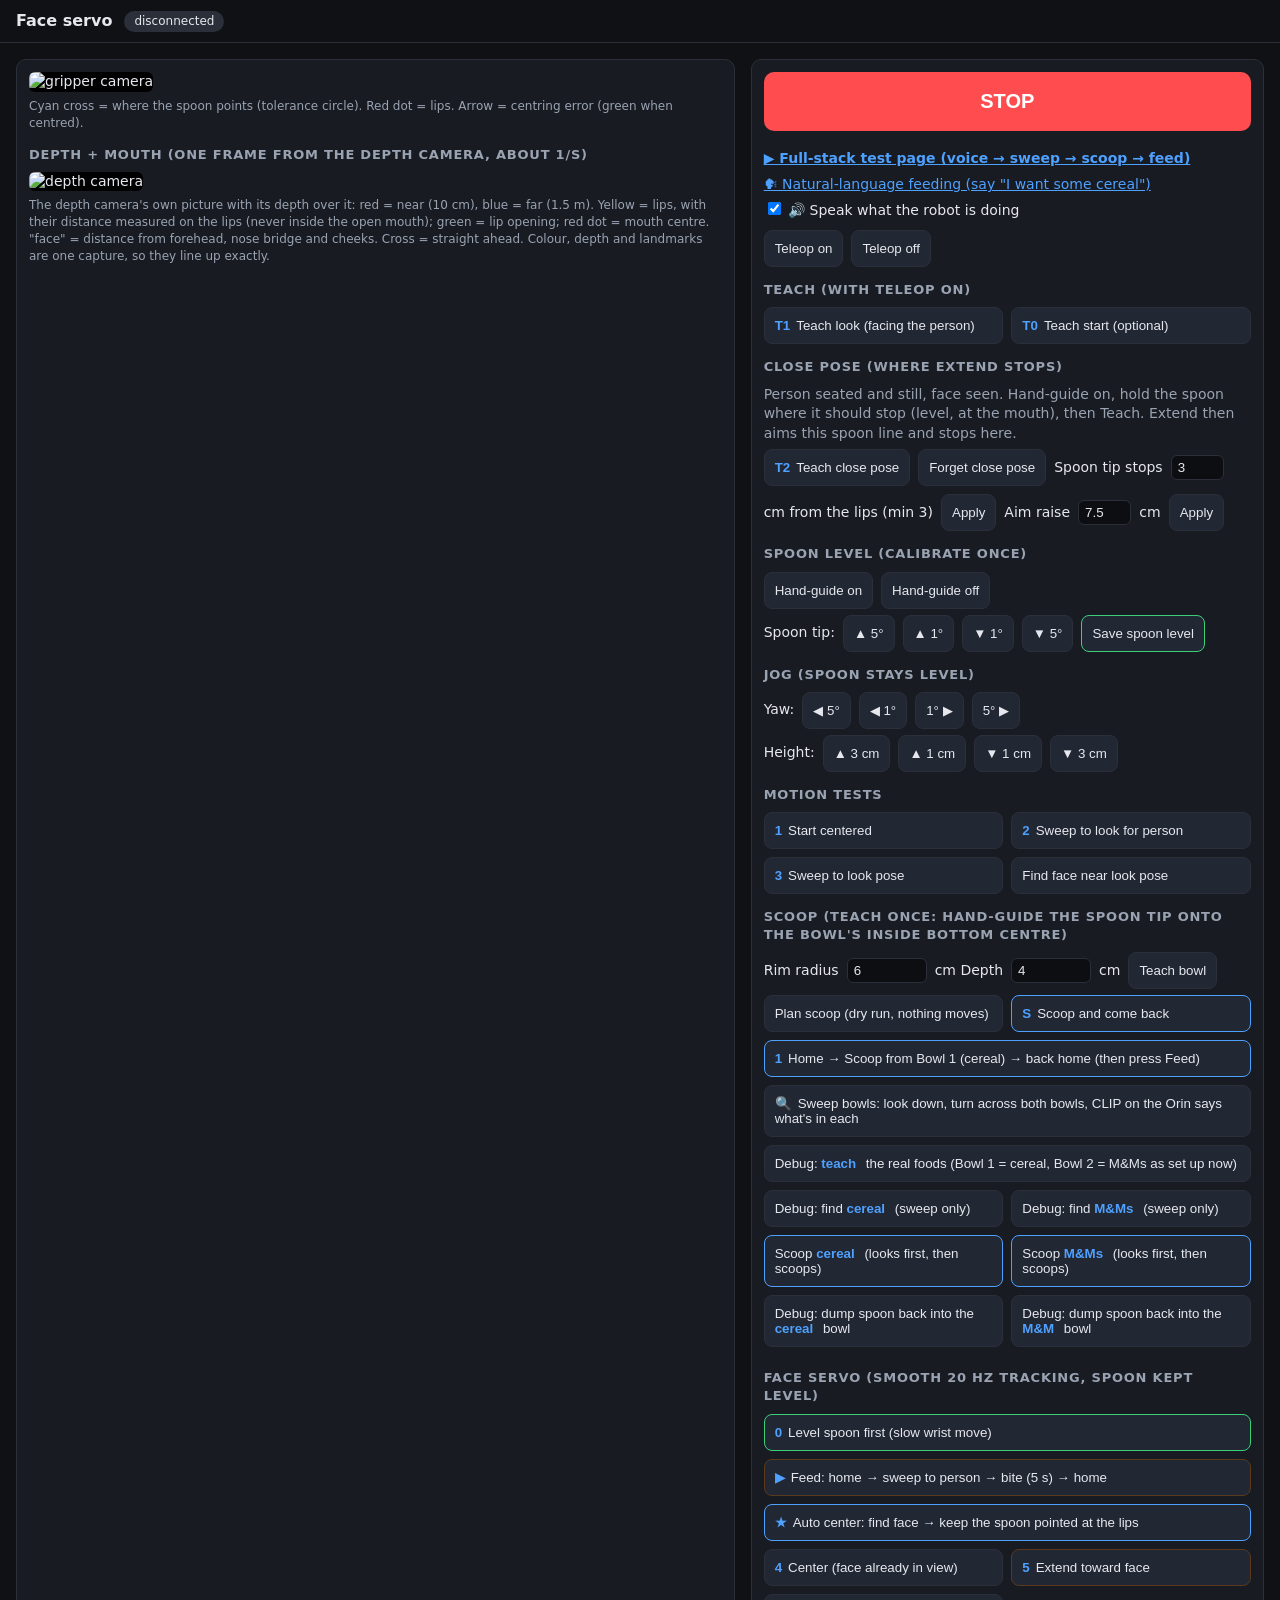
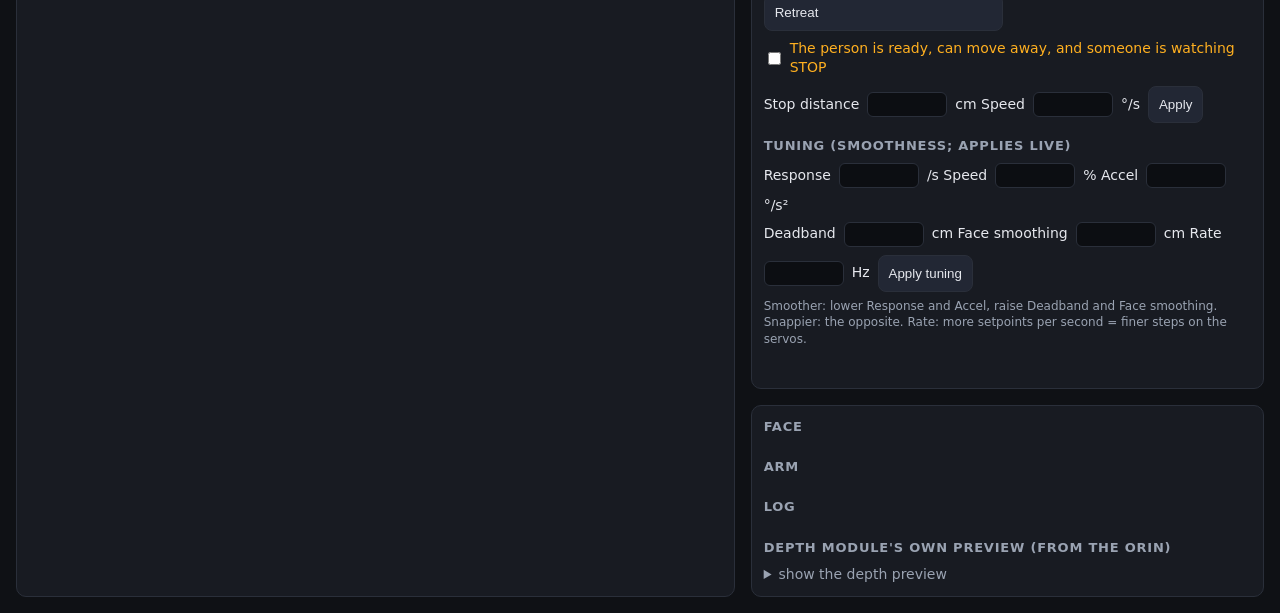
==== commit ab8c0896: "Hands-free voice armed by an operator safety button; 5 s eating hold; depth freshness for local Dept" ====
--- a/dashboard/static/index.html
+++ b/dashboard/static/index.html
@@ -52,11 +52,13 @@
     <div style="color:var(--dim);font-size:12px;margin-top:6px">
       Cyan cross = where the spoon points (tolerance circle). Red dot = lips. Arrow = centring error (green when centred).
     </div>
-    <h2>Depth (Depth Anything 3 on the Orin, a few frames/s)</h2>
+    <h2>Depth + mouth (one frame from the depth camera, about 1/s)</h2>
     <img id="depthcam" alt="depth camera" style="width:100%;border-radius:6px;background:#000;aspect-ratio:4/3;object-fit:contain">
     <div style="color:var(--dim);font-size:12px;margin-top:6px">
-      Red = near, blue = far. White box = the face, with its distance from depth (forehead, nose bridge, cheeks).
-      Cross = distance straight ahead.
+      The depth camera's own picture with its depth over it: red = near (10 cm), blue = far (1.5 m).
+      Yellow = lips, with their distance measured on the lips (never inside the open mouth); green = lip opening;
+      red dot = mouth centre. "face" = distance from forehead, nose bridge and cheeks. Cross = straight ahead.
+      Colour, depth and landmarks are one capture, so they line up exactly.
     </div>
   </section>
   <section>
@@ -145,7 +147,7 @@
       <h2>Face servo (smooth 20 Hz tracking, spoon kept level)</h2>
       <div class="steps">
         <button class="step" data-a="level_spoon" style="grid-column: span 2; border-color: var(--ok)"><b>0</b>Level spoon first (slow wrist move)</button>
-        <button class="step danger" data-a="feed" id="feed" style="grid-column: span 2"><b>▶</b>Feed: home → sweep to person → bite (10 s) → home</button>
+        <button class="step danger" data-a="feed" id="feed" style="grid-column: span 2"><b>▶</b>Feed: home → sweep to person → bite (5 s) → home</button>
         <button class="step" data-a="auto_center" style="grid-column: span 2; border-color: var(--accent)"><b>★</b>Auto center: find face → keep the spoon pointed at the lips</button>
         <button class="step" data-a="center"><b>4</b>Center (face already in view)</button>
         <button class="step danger" data-a="extend" id="extend"><b>5</b>Extend toward face</button>
@@ -177,7 +179,7 @@
       <h2 style="margin-top:0">Face</h2><table id="face"></table>
       <h2>Arm</h2><table id="arm"></table>
       <h2>Log</h2><div id="log"></div>
-      <h2>Depth view (Depth Anything 3, from the Orin)</h2>
+      <h2>Depth module's own preview (from the Orin)</h2>
       <details><summary style="cursor:pointer;color:var(--dim)">show the depth preview</summary>
         <iframe src="http://localhost:8766" style="width:100%;height:520px;border:1px solid var(--line);border-radius:6px;margin-top:8px;background:#000"></iframe>
         <div style="color:var(--dim);font-size:12px">The module's own page, tunnelled over the cable by run_mac.sh (port 8766).</div>
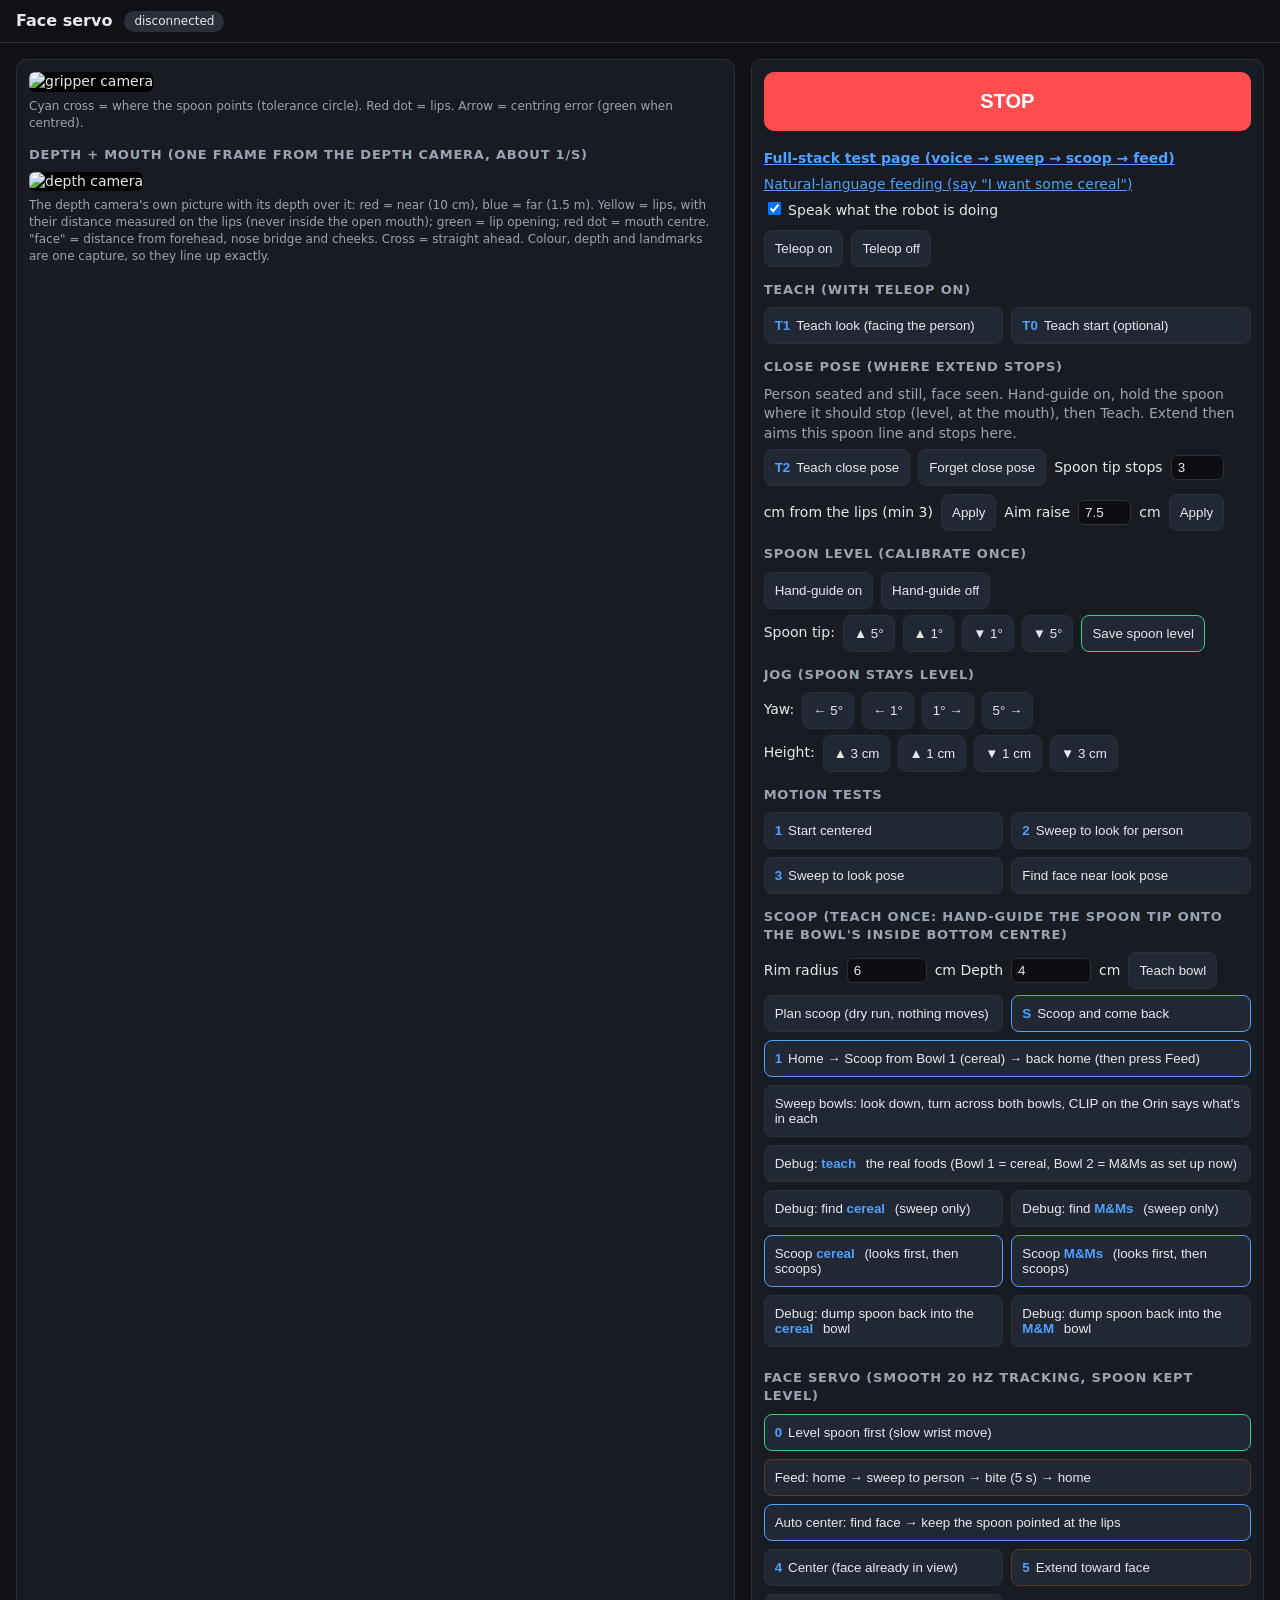
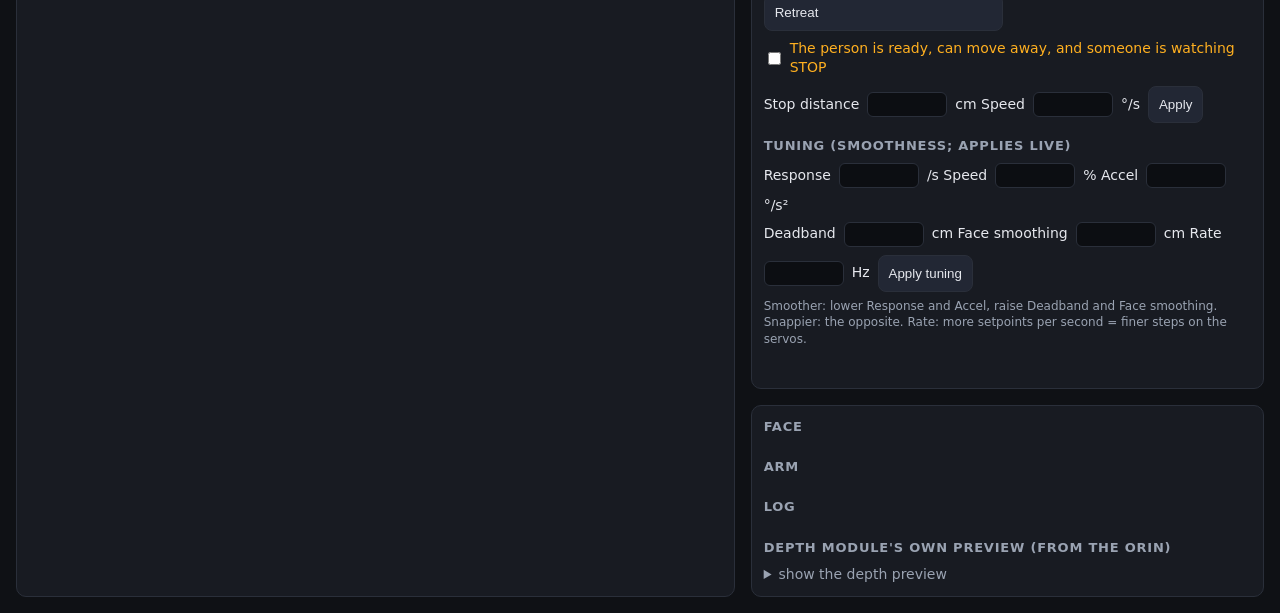
==== commit 69d24553: "No emojis in the dashboard and test page" ====
--- a/dashboard/static/index.html
+++ b/dashboard/static/index.html
@@ -64,9 +64,9 @@
   <section>
     <div class="card">
       <button id="stop">STOP</button>
-      <a id="testlink" style="display:block;margin:6px 0 4px;color:var(--accent);font-weight:700" href="#">▶ Full-stack test page (voice → sweep → scoop → feed)</a>
-      <a id="langlink" style="display:block;margin:6px 0 4px;color:var(--accent)" href="#">🗣 Natural-language feeding (say "I want some cereal")</a>
-      <label style="display:block;margin:0 0 10px"><input type="checkbox" id="speak" checked> 🔊 Speak what the robot is doing</label>
+      <a id="testlink" style="display:block;margin:6px 0 4px;color:var(--accent);font-weight:700" href="#">Full-stack test page (voice → sweep → scoop → feed)</a>
+      <a id="langlink" style="display:block;margin:6px 0 4px;color:var(--accent)" href="#">Natural-language feeding (say "I want some cereal")</a>
+      <label style="display:block;margin:0 0 10px"><input type="checkbox" id="speak" checked> Speak what the robot is doing</label>
       <div class="row" style="margin-bottom:8px">
         <button class="step" data-a="teleop_start">Teleop on</button>
         <button class="step" data-a="teleop_stop">Teleop off</button>
@@ -104,10 +104,10 @@
       <h2>Jog (spoon stays level)</h2>
       <div class="row" style="margin-bottom:6px">
         Yaw:
-        <button class="step jog" data-yaw="-5">◀ 5°</button>
-        <button class="step jog" data-yaw="-1">◀ 1°</button>
-        <button class="step jog" data-yaw="1">1° ▶</button>
-        <button class="step jog" data-yaw="5">5° ▶</button>
+        <button class="step jog" data-yaw="-5">← 5°</button>
+        <button class="step jog" data-yaw="-1">← 1°</button>
+        <button class="step jog" data-yaw="1">1° →</button>
+        <button class="step jog" data-yaw="5">5° →</button>
       </div>
       <div class="row" style="margin-bottom:6px">
         Height:
@@ -133,7 +133,7 @@
         <button class="step" data-a="plan_scoop">Plan scoop (dry run, nothing moves)</button>
         <button class="step" data-a="scoop" style="border-color: var(--accent)"><b>S</b>Scoop and come back</button>
         <button class="step" data-a="home_scoop" style="grid-column: span 2; border-color: var(--accent)"><b>1</b>Home → Scoop from Bowl 1 (cereal) → back home (then press Feed)</button>
-        <button class="step" data-a="sweep_bowls" style="grid-column: span 2"><b>🔍</b>Sweep bowls: look down, turn across both bowls, CLIP on the Orin says what's in each</button>
+        <button class="step" data-a="sweep_bowls" style="grid-column: span 2">Sweep bowls: look down, turn across both bowls, CLIP on the Orin says what's in each</button>
         <button class="step" id="teach_bowls" style="grid-column: span 2">Debug: <b>teach</b> the real foods (Bowl 1 = cereal, Bowl 2 = M&amp;Ms as set up now)</button>
         <button class="step" id="find_cereal">Debug: find <b>cereal</b> (sweep only)</button>
         <button class="step" id="find_mms">Debug: find <b>M&amp;Ms</b> (sweep only)</button>
@@ -147,8 +147,8 @@
       <h2>Face servo (smooth 20 Hz tracking, spoon kept level)</h2>
       <div class="steps">
         <button class="step" data-a="level_spoon" style="grid-column: span 2; border-color: var(--ok)"><b>0</b>Level spoon first (slow wrist move)</button>
-        <button class="step danger" data-a="feed" id="feed" style="grid-column: span 2"><b>▶</b>Feed: home → sweep to person → bite (5 s) → home</button>
-        <button class="step" data-a="auto_center" style="grid-column: span 2; border-color: var(--accent)"><b>★</b>Auto center: find face → keep the spoon pointed at the lips</button>
+        <button class="step danger" data-a="feed" id="feed" style="grid-column: span 2">Feed: home → sweep to person → bite (5 s) → home</button>
+        <button class="step" data-a="auto_center" style="grid-column: span 2; border-color: var(--accent)">Auto center: find face → keep the spoon pointed at the lips</button>
         <button class="step" data-a="center"><b>4</b>Center (face already in view)</button>
         <button class="step danger" data-a="extend" id="extend"><b>5</b>Extend toward face</button>
         <button class="step" data-a="retreat">Retreat</button>
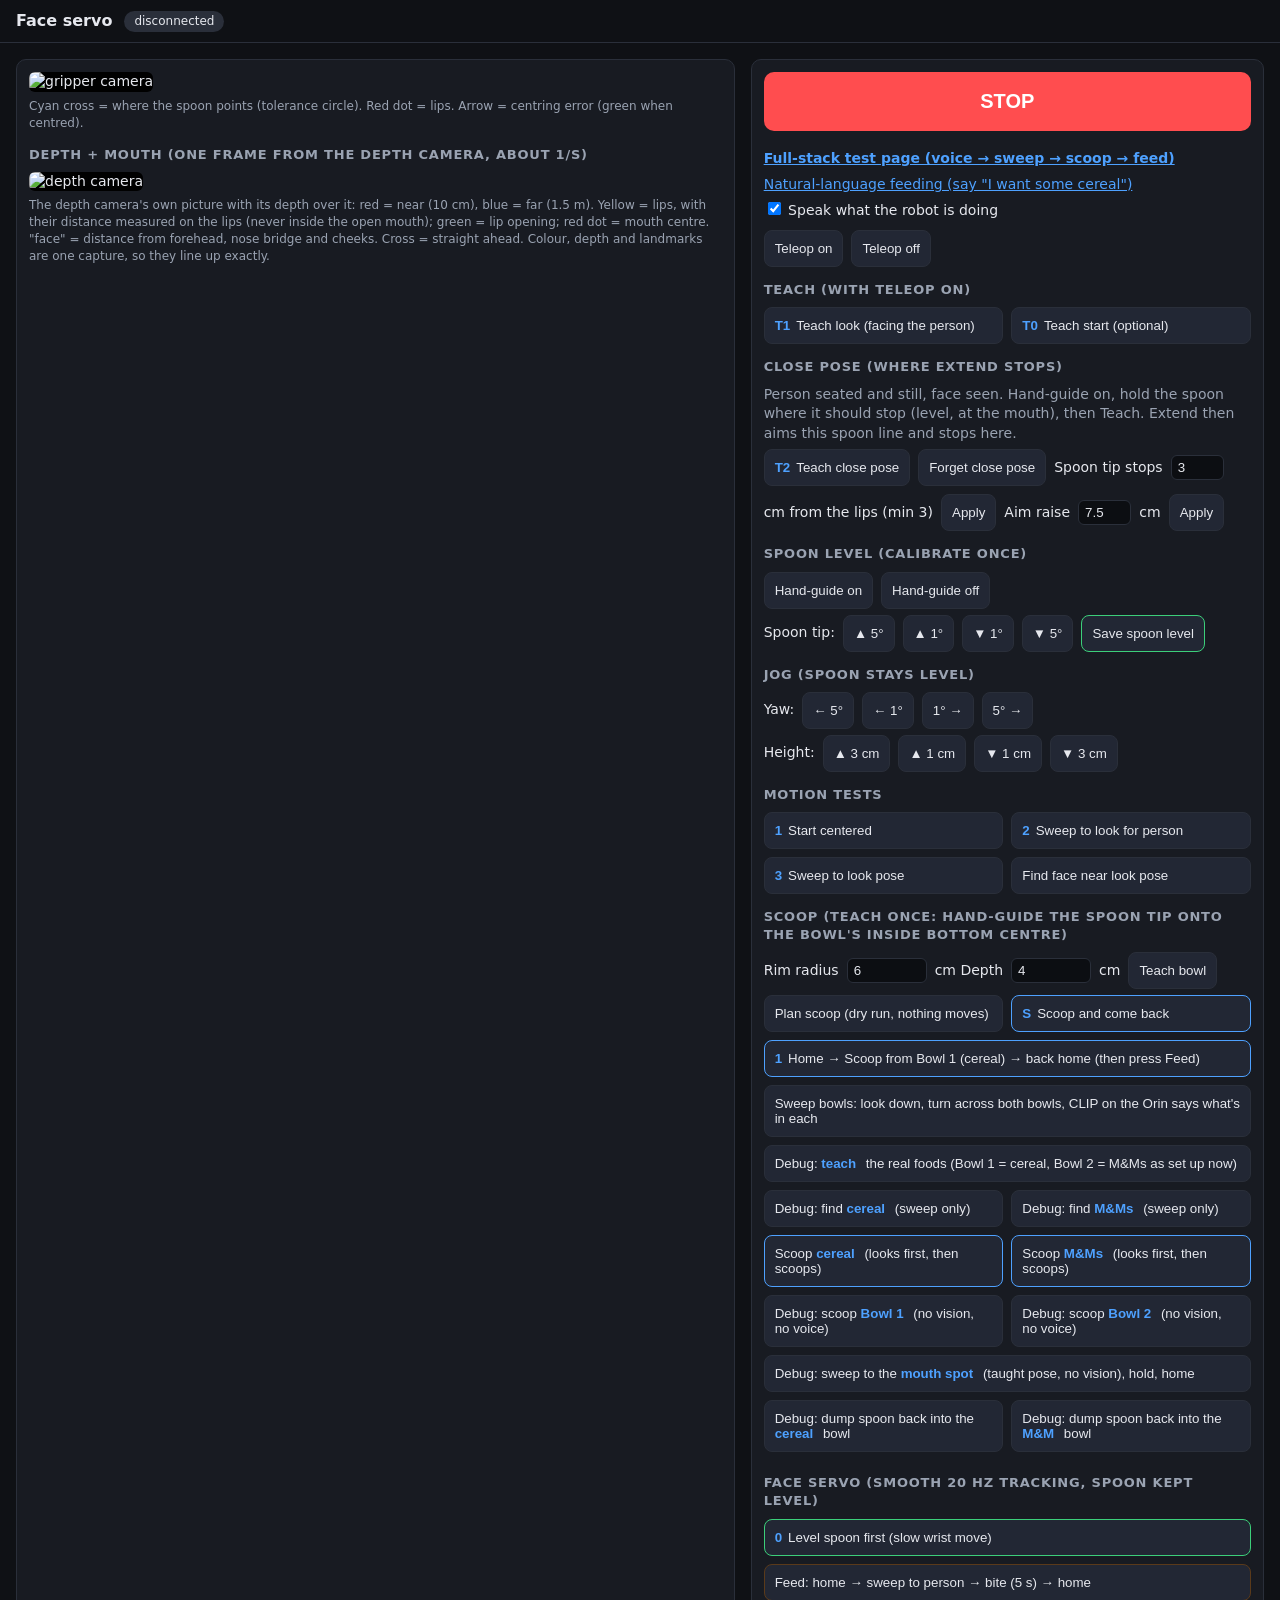
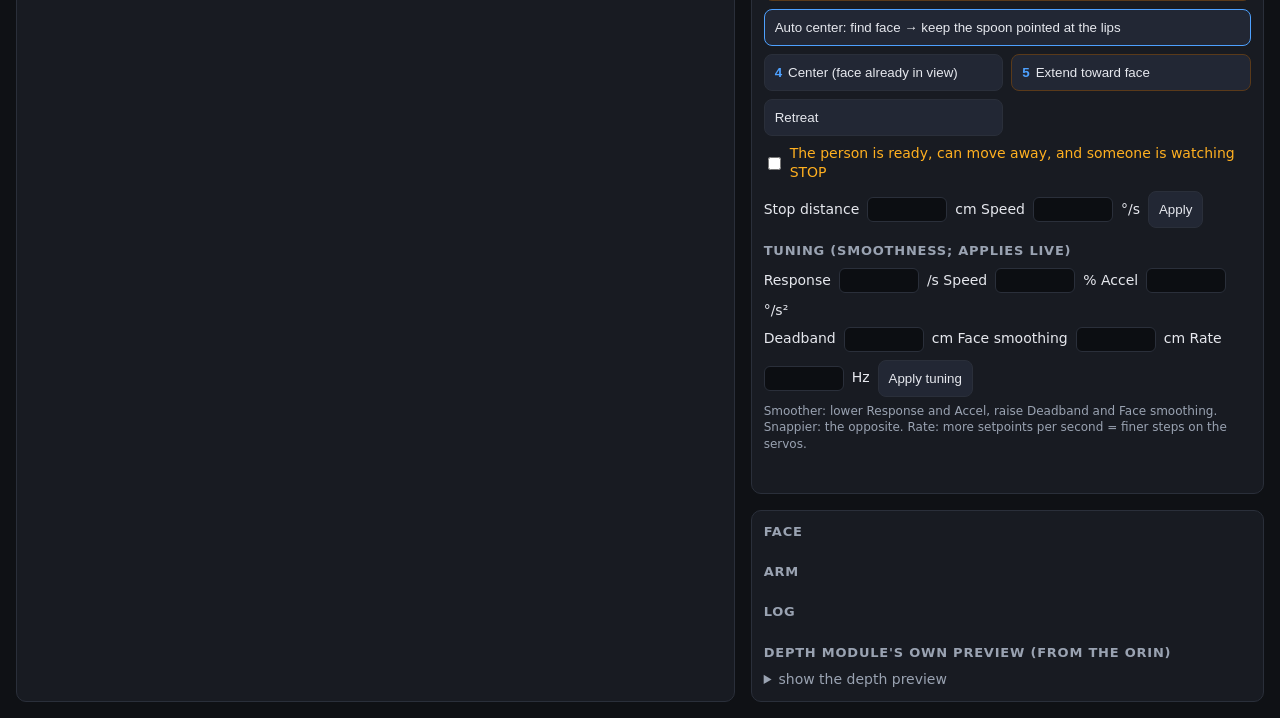
==== commit 833e26a9: "No-vision debug moves (scoop Bowl 1/2, sweep to the mouth spot), quiet; per-step timing and a true f" ====
--- a/dashboard/static/index.html
+++ b/dashboard/static/index.html
@@ -139,6 +139,9 @@
         <button class="step" id="find_mms">Debug: find <b>M&amp;Ms</b> (sweep only)</button>
         <button class="step" id="scoop_cereal" style="border-color: var(--accent)">Scoop <b>cereal</b> (looks first, then scoops)</button>
         <button class="step" id="scoop_mms" style="border-color: var(--accent)">Scoop <b>M&amp;Ms</b> (looks first, then scoops)</button>
+        <button class="step" data-a="scoop_bowl" data-bowl="bowl1">Debug: scoop <b>Bowl 1</b> (no vision, no voice)</button>
+        <button class="step" data-a="scoop_bowl" data-bowl="bowl2">Debug: scoop <b>Bowl 2</b> (no vision, no voice)</button>
+        <button class="step" data-a="go_mouth" style="grid-column: span 2">Debug: sweep to the <b>mouth spot</b> (taught pose, no vision), hold, home</button>
         <button class="step" id="dump_cereal">Debug: dump spoon back into the <b>cereal</b> bowl</button>
         <button class="step" id="dump_mms">Debug: dump spoon back into the <b>M&amp;M</b> bowl</button>
         <div id="bowlsinfo" style="grid-column: span 2; color:var(--dim); font-size:12px"></div>
@@ -208,8 +211,8 @@
 
 document.querySelectorAll("button[data-a]").forEach(b => b.onclick = () => {
   const a = b.dataset.a;
-  if ((a === "extend" || a === "feed") && !$("consent").checked) { $("msg").textContent = "Tick the readiness box before Extend."; return; }
-  cmd(a);
+  if ((a === "extend" || a === "feed" || a === "go_mouth") && !$("consent").checked) { $("msg").textContent = "Tick the readiness box before Extend."; return; }
+  cmd(a, b.dataset.bowl ? { bowl: b.dataset.bowl } : undefined);
 });
 $("stop").onclick = () => cmd("stop");
 document.querySelectorAll("button.nudge").forEach(b => b.onclick = () => cmd("nudge_spoon", { deg: parseFloat(b.dataset.deg) }));
